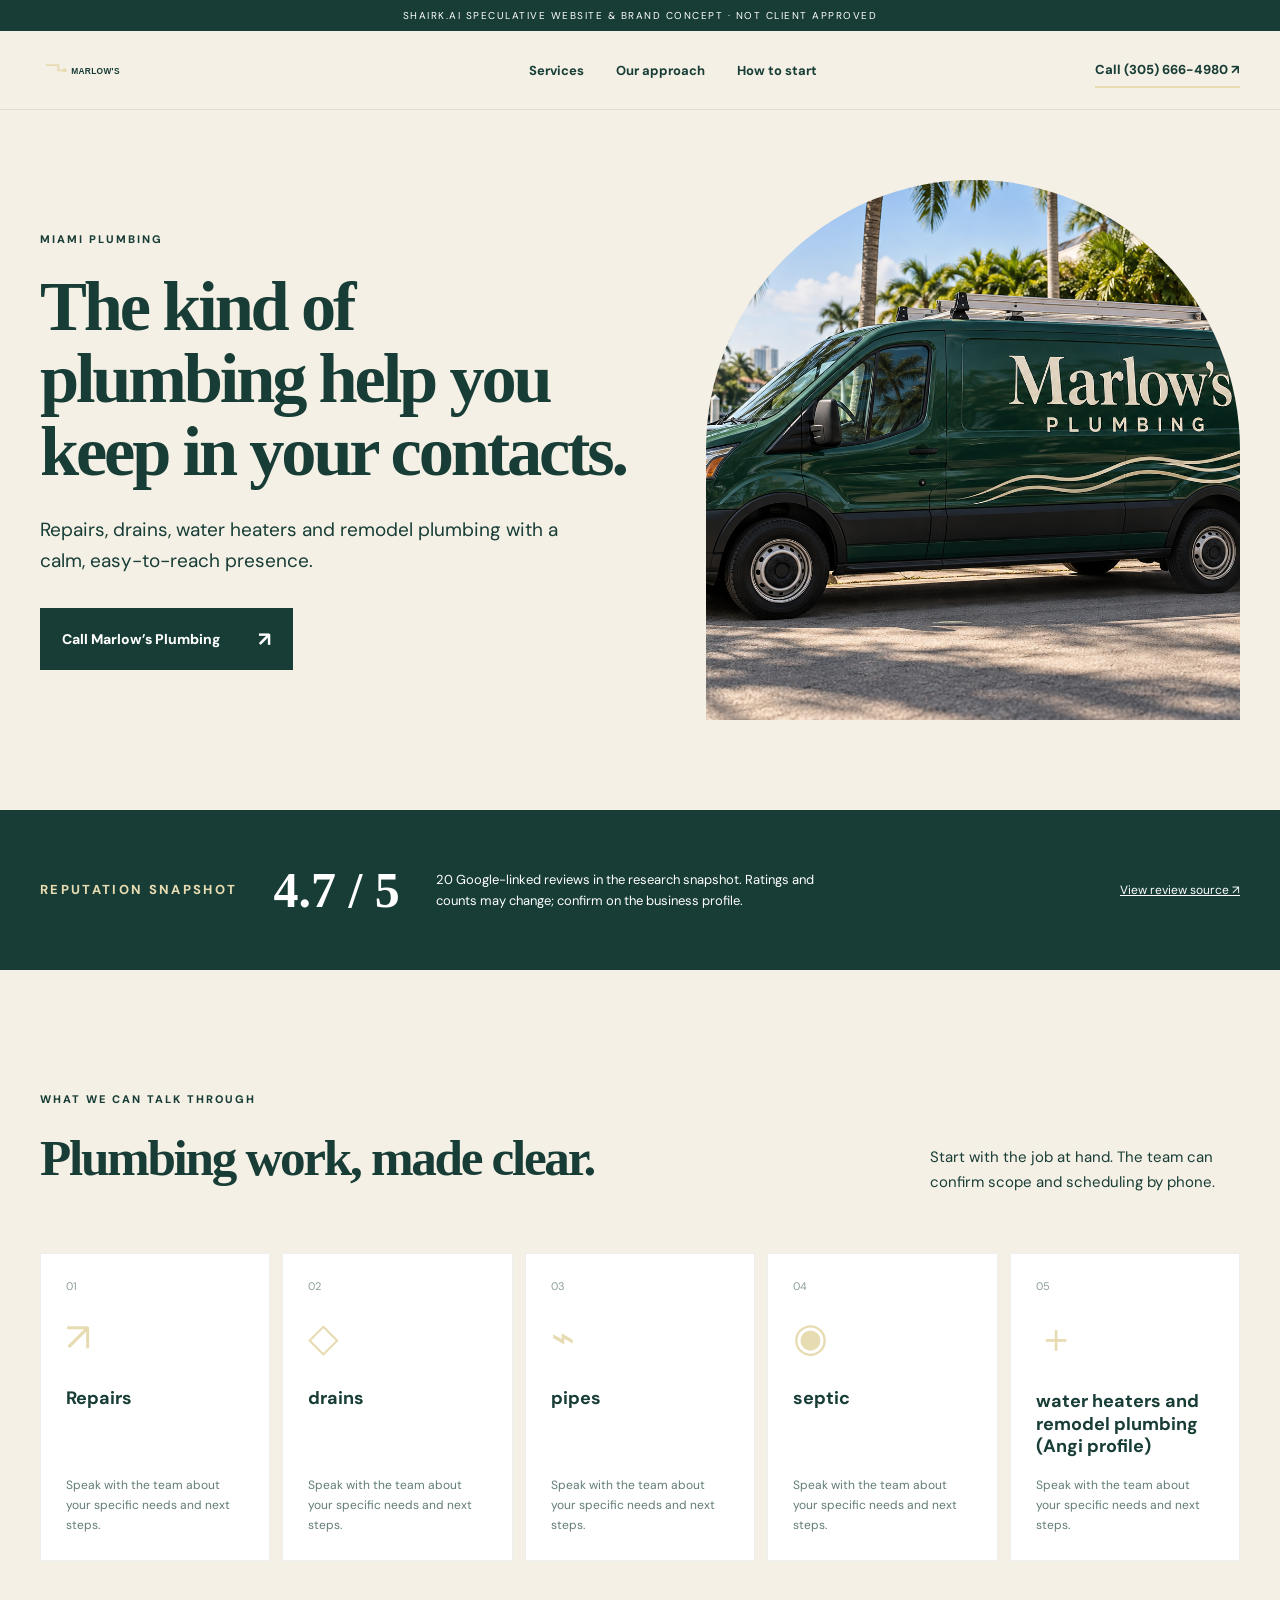
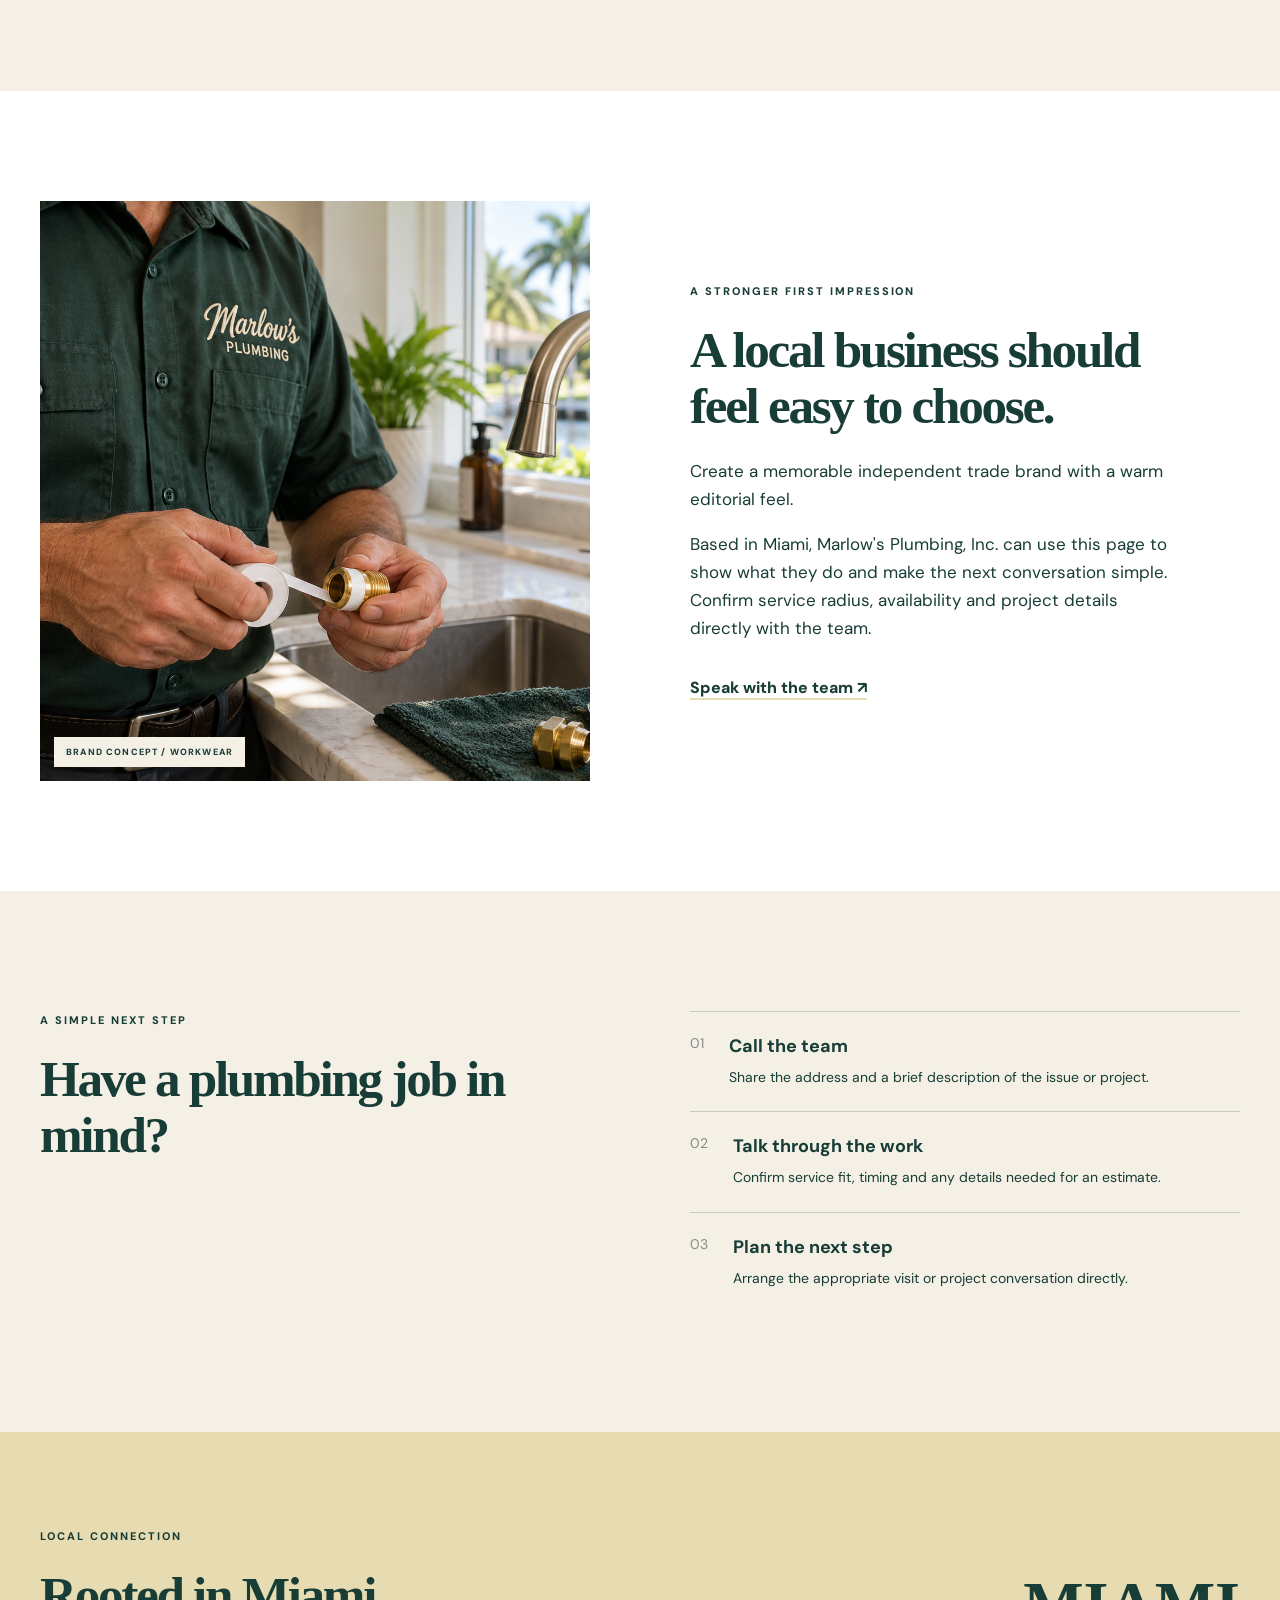
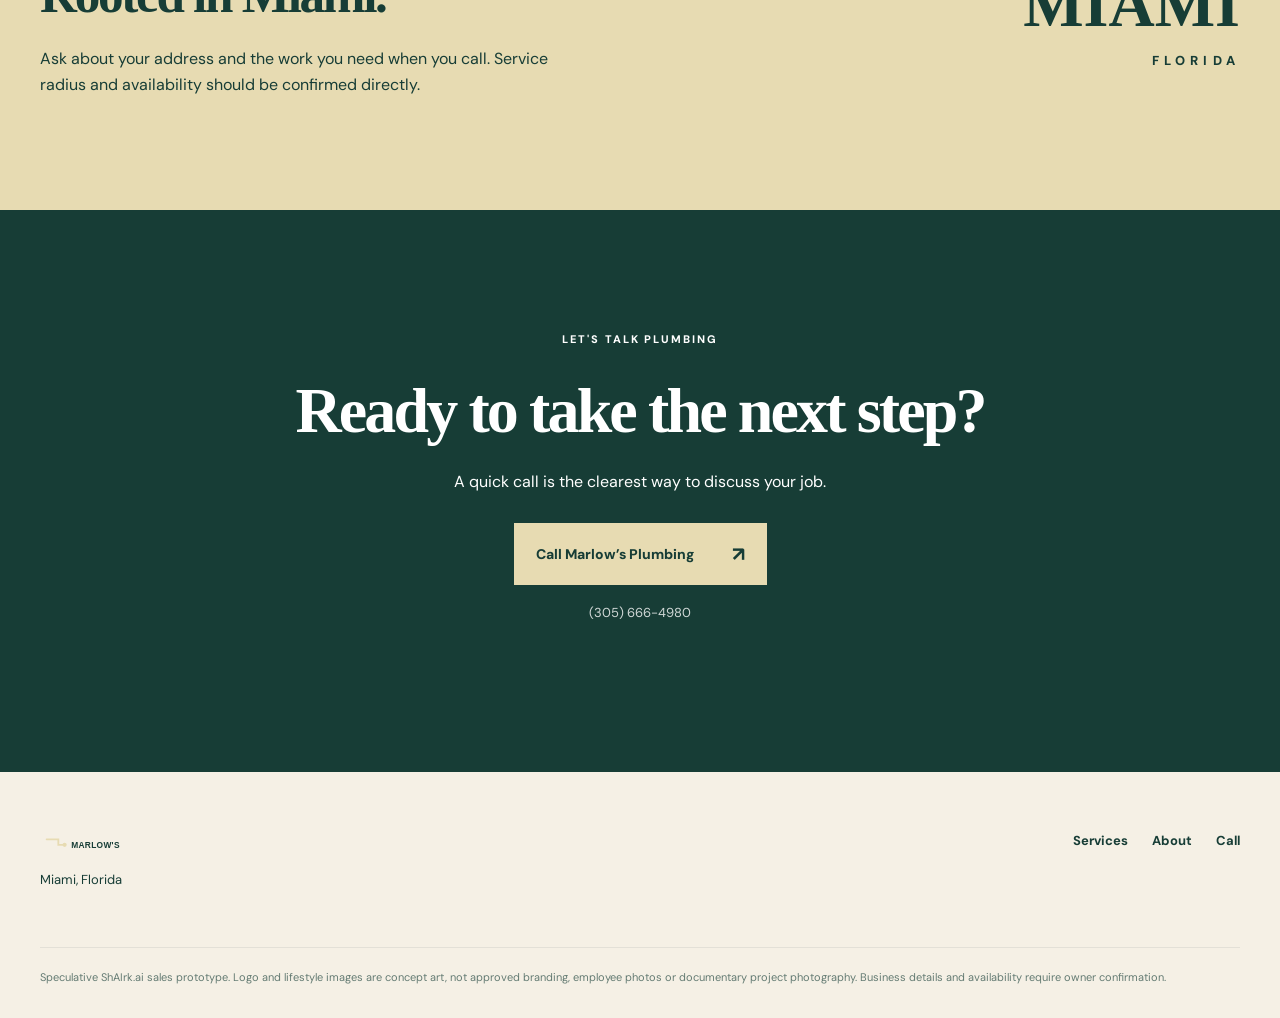
==== index.html @ 1031b039 "Build speculative landing page prototype" ====
<!doctype html><html lang="en"><head><meta charset="utf-8"><meta name="viewport" content="width=device-width,initial-scale=1"><meta name="theme-color" content="#173d36"><meta name="description" content="Concept landing page for Marlow&#x27;s Plumbing, Inc.: explore plumbing services and call (305) 666-4980."><title>Marlow&#x27;s Plumbing, Inc. | Plumbing in Miami</title><link rel="icon" href="assets/favicon.svg" type="image/svg+xml"><link rel="stylesheet" href="styles.css"></head>
    <body class="style-5"><div class="concept-ribbon">SHAIRK.AI SPECULATIVE WEBSITE & BRAND CONCEPT · NOT CLIENT APPROVED</div><header class="site-header"><div class="wrap nav"><a class="brand" href="#top" aria-label="Marlow&#x27;s Plumbing, Inc. home"><img src="assets/logo-concept-a.svg" alt="Marlow&#x27;s Plumbing, Inc. concept logo"></a><nav aria-label="Main navigation"><a href="#services">Services</a><a href="#about">Our approach</a><a href="#process">How to start</a></nav><a class="nav-call" href="tel:+13056664980">Call (305) 666-4980 ↗</a></div></header><main id="top"><section class="hero wrap"><div class="hero-copy"><p class="eyebrow">MIAMI PLUMBING</p><h1>The kind of plumbing help you keep in your contacts.</h1><p class="lead">Repairs, drains, water heaters and remodel plumbing with a calm, easy-to-reach presence.</p><a class="button" href="tel:+13056664980">Call Marlow’s Plumbing <span>↗</span></a></div><div class="hero-media rounded"><img src="assets/brand-vehicle.png" alt="Speculative branded service vehicle concept" loading="eager"></div></section><section class="review-band" aria-label="Reputation snapshot"><div class="wrap review-inner"><p class="eyebrow">REPUTATION SNAPSHOT</p><strong>4.7 / 5</strong><p>20 Google-linked reviews in the research snapshot. Ratings and counts may change; confirm on the business profile.</p><a href="https://brightpathcontractor.com/florida/miami/plumbers" target="_blank" rel="noopener noreferrer">View review source ↗</a></div></section><section class="services wrap" id="services"><div class="section-heading"><div><p class="eyebrow">WHAT WE CAN TALK THROUGH</p><h2>Plumbing work, made clear.</h2></div><p>Start with the job at hand. The team can confirm scope and scheduling by phone.</p></div><div class="service-grid"><article class="service-card"><span class="service-index">01</span><span class="service-symbol" aria-hidden="true">↗</span><h3>Repairs</h3><p>Speak with the team about your specific needs and next steps.</p></article><article class="service-card"><span class="service-index">02</span><span class="service-symbol" aria-hidden="true">◇</span><h3>drains</h3><p>Speak with the team about your specific needs and next steps.</p></article><article class="service-card"><span class="service-index">03</span><span class="service-symbol" aria-hidden="true">⌁</span><h3>pipes</h3><p>Speak with the team about your specific needs and next steps.</p></article><article class="service-card"><span class="service-index">04</span><span class="service-symbol" aria-hidden="true">◉</span><h3>septic</h3><p>Speak with the team about your specific needs and next steps.</p></article><article class="service-card"><span class="service-index">05</span><span class="service-symbol" aria-hidden="true">＋</span><h3>water heaters and remodel plumbing (Angi profile)</h3><p>Speak with the team about your specific needs and next steps.</p></article></div></section>
    <section class="story" id="about"><div class="wrap story-grid"><div class="story-media"><img src="assets/brand-workwear.png" alt="Speculative branded workwear concept" loading="lazy"><span class="caption">BRAND CONCEPT / WORKWEAR</span></div><div class="story-copy"><p class="eyebrow">A STRONGER FIRST IMPRESSION</p><h2>A local business should feel easy to choose.</h2><p>Create a memorable independent trade brand with a warm editorial feel.</p><p>Based in Miami, Marlow&#x27;s Plumbing, Inc. can use this page to show what they do and make the next conversation simple. Confirm service radius, availability and project details directly with the team.</p><a class="text-link" href="tel:+13056664980">Speak with the team ↗</a></div></div></section>
    <section class="process wrap" id="process"><div><p class="eyebrow">A SIMPLE NEXT STEP</p><h2>Have a plumbing job in mind?</h2></div><ol><li><span>01</span><div><strong>Call the team</strong><p>Share the address and a brief description of the issue or project.</p></div></li><li><span>02</span><div><strong>Talk through the work</strong><p>Confirm service fit, timing and any details needed for an estimate.</p></div></li><li><span>03</span><div><strong>Plan the next step</strong><p>Arrange the appropriate visit or project conversation directly.</p></div></li></ol></section><section class="area" id="area"><div class="wrap area-inner"><div><p class="eyebrow">LOCAL CONNECTION</p><h2>Rooted in Miami.</h2><p>Ask about your address and the work you need when you call. Service radius and availability should be confirmed directly.</p></div><div class="area-mark">MIAMI<span>FLORIDA</span></div></div></section><section class="final-cta"><div class="wrap"><p class="eyebrow">LET'S TALK PLUMBING</p><h2>Ready to take the next step?</h2><p>A quick call is the clearest way to discuss your job.</p><a class="button" href="tel:+13056664980">Call Marlow’s Plumbing <span>↗</span></a><p class="phone-print">(305) 666-4980</p></div></section></main><footer><div class="wrap footer-grid"><div><img src="assets/logo-concept-a.svg" alt="Marlow&#x27;s Plumbing, Inc. concept logo"><p>Miami, Florida</p></div><div><a href="#services">Services</a><a href="#about">About</a><a href="tel:+13056664980">Call</a></div></div><p class="disclaimer wrap">Speculative ShAIrk.ai sales prototype. Logo and lifestyle images are concept art, not approved branding, employee photos or documentary project photography. Business details and availability require owner confirmation.</p></footer><a class="mobile-call" href="tel:+13056664980">Call Marlow’s Plumbing ↗</a></body></html>
---- styles.css ----
@import url('https://fonts.googleapis.com/css2?family=DM+Sans:wght@400;500;600;700;800&family=Manrope:wght@400;500;600;700;800&display=swap');
    :root{--ink:#173d36;--accent:#e7dbb2;--paper:#f5f0e5;--font-head:Georgia;--font-body:'DM Sans',Arial,sans-serif}*{box-sizing:border-box}html{scroll-behavior:smooth}body{margin:0;color:var(--ink);background:var(--paper);font-family:var(--font-body)}a{color:inherit;text-decoration:none}img{display:block;max-width:100%}.wrap{width:min(1200px,calc(100% - 48px));margin:auto}.concept-ribbon{background:var(--ink);color:white;text-align:center;font-size:10px;letter-spacing:.15em;padding:9px 15px}.site-header{background:var(--paper);border-bottom:1px solid rgba(20,40,50,.1);position:sticky;top:0;z-index:20;backdrop-filter:blur(16px)}.nav{display:flex;align-items:center;justify-content:space-between;gap:28px;min-height:78px}.brand img{width:210px;max-height:52px}nav{display:flex;gap:32px;font-size:13px;font-weight:700}nav a:hover,.text-link:hover{text-decoration:underline}.nav-call{font-size:13px;font-weight:800;border-bottom:2px solid var(--accent);padding:8px 0;white-space:nowrap}.eyebrow{font-size:11px;letter-spacing:.18em;font-weight:800;text-transform:uppercase;margin:0 0 22px}h1,h2,h3,p{margin-top:0}h1,h2{font-family:var(--font-head);letter-spacing:-.045em}h1{font-size:clamp(48px,5.5vw,86px);line-height:1.03;margin:0 0 26px}h2{font-size:clamp(38px,4vw,60px);line-height:1.08;margin:0 0 24px}h3{font-size:21px;line-height:1.25}p{line-height:1.65}.hero{display:grid;grid-template-columns:1fr 1fr;gap:clamp(40px,6vw,90px);align-items:center;min-height:690px;padding-top:70px;padding-bottom:90px}.hero-copy{max-width:600px}.hero-copy .lead{font-size:19px;max-width:540px;margin-bottom:32px}.button{display:inline-flex;align-items:center;justify-content:space-between;gap:38px;background:var(--ink);color:white;font-weight:800;font-size:14px;padding:18px 22px;min-width:245px;transition:transform .2s,background .2s}.button:hover{transform:translateY(-3px);background:#263e50}.button span{font-size:20px}.hero-media{position:relative;min-width:0}.hero-media img{width:100%;height:540px;object-fit:cover}.caption{position:absolute;bottom:14px;left:14px;background:var(--paper);padding:9px 12px;font-size:9px;letter-spacing:.13em;font-weight:800}.rating{display:flex;gap:16px;align-items:center;margin-top:46px;padding-top:25px;border-top:1px solid rgba(30,40,40,.2)}.rating strong{font-size:30px;white-space:nowrap}.rating span{font-size:12px;line-height:1.4}.hero-stamp{position:absolute;right:-20px;bottom:-20px;background:var(--accent);width:140px;height:140px;border-radius:50%;display:grid;place-content:center;text-align:center;font-size:15px;font-weight:800;transform:rotate(10deg)}.review-band{background:var(--ink);color:white}.review-inner{display:flex;align-items:center;gap:36px;min-height:160px}.review-inner .eyebrow{margin:0;min-width:160px;color:var(--accent)}.review-inner strong{font-size:50px;font-family:var(--font-head);white-space:nowrap}.review-inner p{font-size:13px;max-width:390px;margin:0}.review-inner a{font-size:12px;text-decoration:underline;margin-left:auto;white-space:nowrap}.services{padding-top:120px;padding-bottom:130px}.section-heading{display:flex;justify-content:space-between;align-items:end;gap:40px;margin-bottom:44px}.section-heading>p{max-width:310px;font-size:15px}.service-grid{display:grid;grid-template-columns:repeat(5,1fr);gap:12px}.service-card{background:white;min-height:265px;padding:25px;display:flex;flex-direction:column;border:1px solid rgba(20,40,50,.08)}.service-index{font-size:11px;opacity:.5}.service-symbol{font-size:40px;color:var(--accent);margin:18px 0 24px}.service-card h3{font-size:18px;flex:1}.service-card p{font-size:12px;margin:0;opacity:.68}.story{background:white;padding:110px 0}.story-grid{display:grid;grid-template-columns:1fr 1fr;align-items:center;gap:100px}.story-media{position:relative}.story-media img{width:100%;height:580px;object-fit:cover}.story-copy{max-width:480px}.story-copy p:not(.eyebrow){font-size:17px}.text-link{display:inline-block;border-bottom:2px solid var(--accent);font-weight:800;margin-top:18px}.process{display:grid;grid-template-columns:1fr 1fr;gap:100px;padding-top:120px;padding-bottom:120px}.process ol{padding:0;margin:0;list-style:none}.process li{display:flex;gap:25px;padding:22px 0;border-top:1px solid rgba(20,40,50,.2)}.process li span{color:#8b8b8b;font-size:14px}.process li strong{font-size:18px}.process li p{font-size:14px;margin:8px 0 0}.area{background:var(--accent);padding:95px 0}.area-inner{display:flex;justify-content:space-between;align-items:center;gap:50px}.area-inner>div:first-child{max-width:540px}.area-mark{font-family:var(--font-head);font-size:clamp(35px,5vw,78px);font-weight:bold;line-height:1;text-align:right}.area-mark span{display:block;font:800 13px var(--font-body);letter-spacing:.4em;margin-top:15px}.final-cta{background:var(--ink);color:white;text-align:center;padding:120px 0}.final-cta h2{font-size:clamp(45px,5vw,75px)}.final-cta p{margin-bottom:28px}.final-cta .button{background:var(--accent);color:var(--ink)}.phone-print{font-size:13px;margin-top:17px;opacity:.8}footer{background:var(--paper);padding:60px 0 32px}.footer-grid{display:flex;justify-content:space-between;align-items:start}.footer-grid img{width:210px}.footer-grid p{font-size:13px;margin:12px 0}.footer-grid>div:last-child{display:flex;gap:24px;font-size:13px;font-weight:700}.disclaimer{border-top:1px solid rgba(20,40,50,.12);padding-top:20px;margin-top:45px;font-size:11px;opacity:.65}.mobile-call{display:none}
    .style-0 .hero-media img,.style-5 .hero-media img{border-radius:48% 48% 4px 4px}.style-1{background:#eaf6f5}.style-1 .hero{grid-template-columns:1.08fr .92fr}.style-1 .hero-media img{border-radius:4px 120px 4px 4px}.style-2 .hero{grid-template-columns:1.15fr .85fr}.style-2 .hero-media img{height:600px;clip-path:polygon(0 0,100% 0,100% 90%,8% 100%)}.style-3 .hero{background:var(--ink);color:white;width:100%;padding-left:max(24px,calc((100vw - 1200px)/2));padding-right:max(24px,calc((100vw - 1200px)/2))}.style-3 .hero .button{background:var(--accent);color:var(--ink)}.style-3 .hero-media img{border:14px solid white;transform:rotate(2deg)}.style-4 .hero-media img{border-radius:220px 220px 0 0}.style-4 .hero{grid-template-columns:.9fr 1.1fr}.style-5 .hero{grid-template-columns:1.05fr .95fr}.style-5 .hero-media img{border-radius:50% 50% 0 0}.style-6 .hero-media img{border-radius:50% 50% 8px 8px}.style-6 .services{background:var(--ink);color:white;width:100%;padding-left:max(24px,calc((100vw - 1200px)/2));padding-right:max(24px,calc((100vw - 1200px)/2))}.style-6 .service-card{color:var(--ink)}.style-7 .hero{grid-template-columns:1fr 1.1fr}.style-7 .hero-media img{border-radius:14px;box-shadow:20px 20px 0 var(--accent)}.style-8 .hero{background:var(--accent);width:100%;padding-left:max(24px,calc((100vw - 1200px)/2));padding-right:max(24px,calc((100vw - 1200px)/2))}.style-8 .hero-media img{border-radius:50%}.style-9 .hero-media img{border-radius:180px 180px 18px 18px}.style-9 .hero{grid-template-columns:1fr .85fr}.alternate .story-grid{direction:rtl}.alternate .story-grid>*{direction:ltr}.process-alt{grid-template-columns:.8fr 1.2fr}.process-alt li{background:white;margin-bottom:8px;padding:24px;border:0}
    @media(max-width:950px){nav{display:none}.service-grid{grid-template-columns:repeat(3,1fr)}.story-grid{gap:50px}.review-inner{flex-wrap:wrap;padding:28px 0;gap:16px}.review-inner a{margin-left:0}}
    @media(max-width:700px){.wrap{width:min(100% - 32px,560px)}.concept-ribbon{font-size:8px}.nav{min-height:68px}.brand img{width:150px}.nav-call{display:none}.hero,.style-1 .hero,.style-2 .hero,.style-3 .hero,.style-4 .hero,.style-5 .hero,.style-7 .hero,.style-8 .hero,.style-9 .hero{display:flex;flex-direction:column;align-items:stretch;gap:34px;min-height:0;padding-top:45px;padding-bottom:55px}.hero .hero-media{order:2}.hero .hero-copy{order:1}.hero-media img,.style-2 .hero-media img{height:350px}h1{font-size:clamp(42px,11vw,66px)}h2{font-size:38px}.hero-copy .lead{font-size:16px}.rating{margin-top:30px}.review-inner{display:grid;grid-template-columns:1fr 1fr}.review-inner .eyebrow{grid-column:span 2}.review-inner strong{font-size:40px}.review-inner p{font-size:11px}.review-inner a{grid-column:span 2}.services{padding-top:75px;padding-bottom:80px}.section-heading{display:block}.service-grid{grid-template-columns:1fr 1fr}.service-card{min-height:220px;padding:18px}.service-card h3{font-size:16px}.service-card p{font-size:11px}.story{padding:75px 0}.story-grid,.process{display:flex;flex-direction:column;gap:35px}.story-media img{height:360px}.process{padding-top:80px;padding-bottom:80px}.process ol{width:100%}.area{padding:65px 0}.area-inner{display:block}.area-mark{text-align:left;margin-top:40px}.final-cta{padding:85px 0}.footer-grid{display:block}.footer-grid>div:last-child{margin-top:25px}.mobile-call{display:block;position:fixed;bottom:0;left:0;width:100%;padding:17px;text-align:center;background:var(--accent);color:var(--ink);font-size:14px;font-weight:800;z-index:30;box-shadow:0 -4px 24px #0002}footer{padding-bottom:100px}}
    @media(max-width:420px){.service-grid{grid-template-columns:1fr}.service-card{min-height:170px}.hero-media img{height:290px}.hero-stamp{width:100px;height:100px;font-size:11px;right:0}}
    @media(prefers-reduced-motion:reduce){html{scroll-behavior:auto}.button{transition:none}}
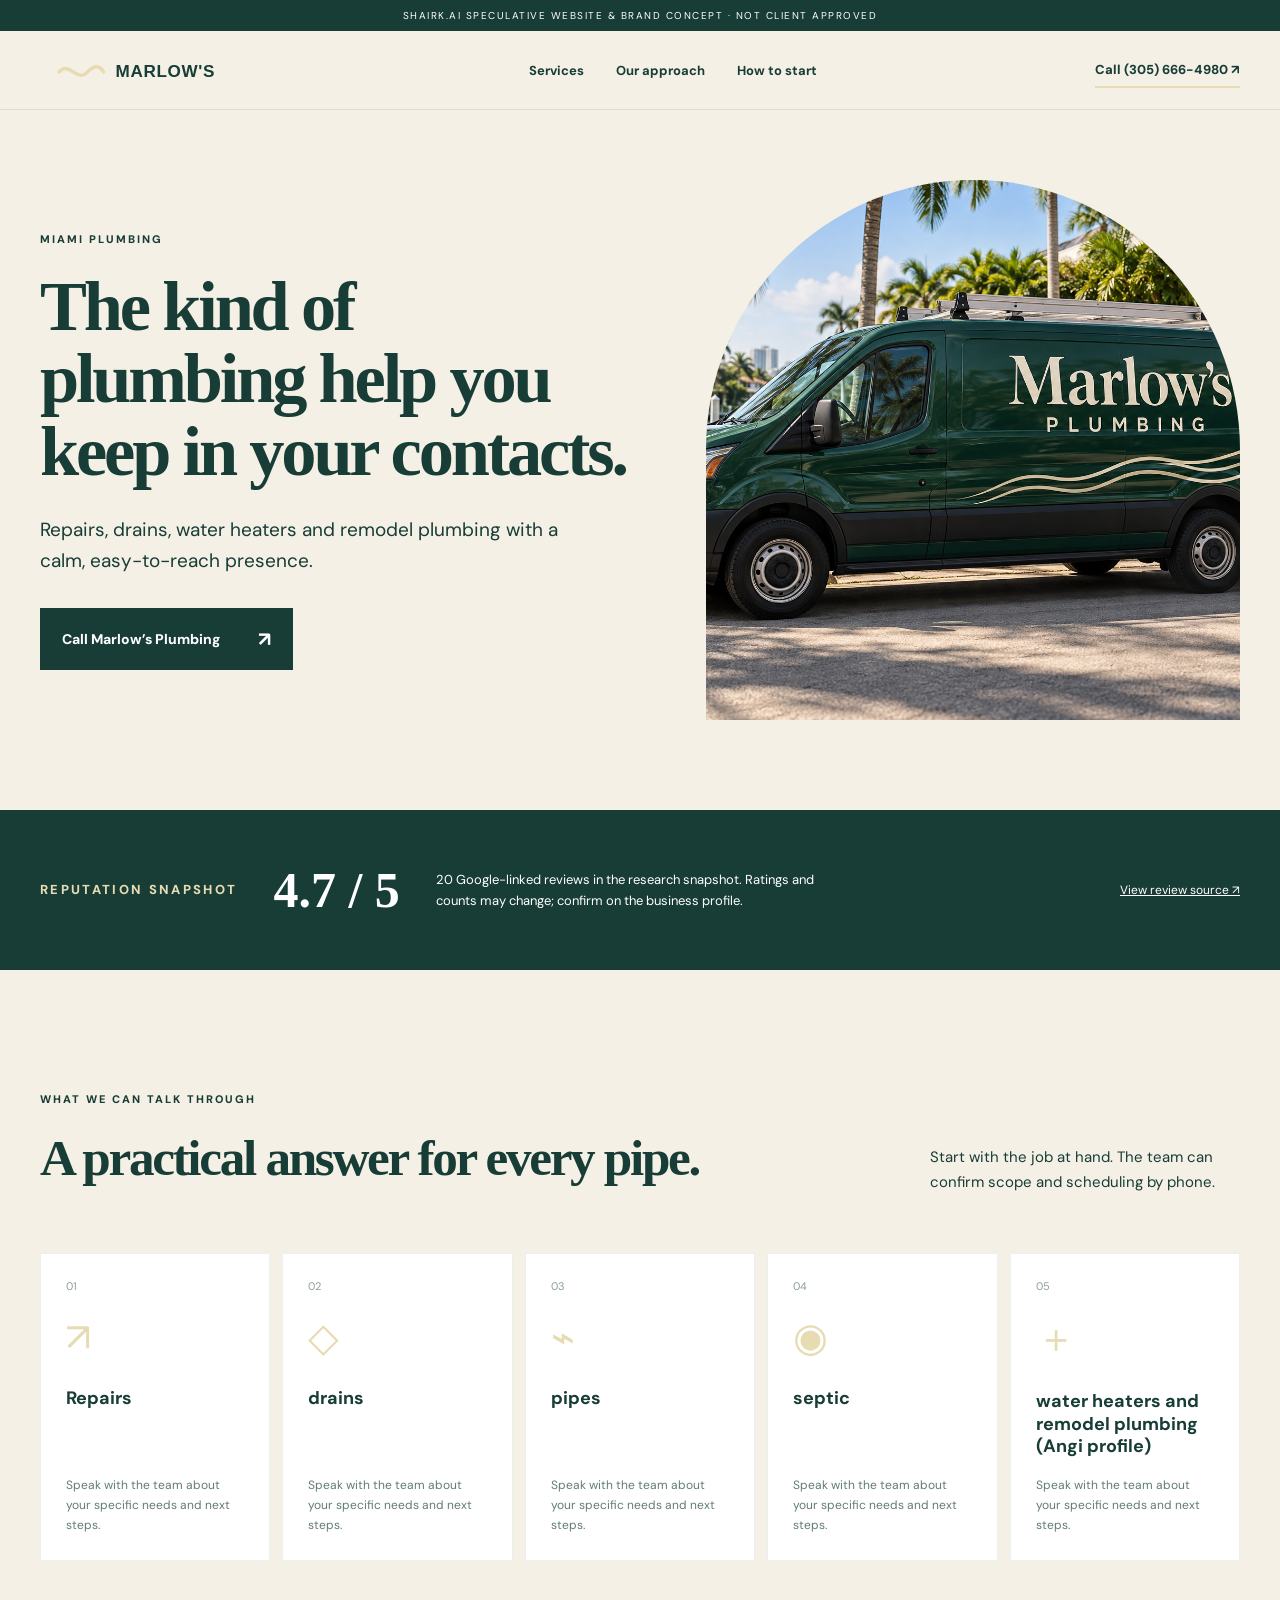
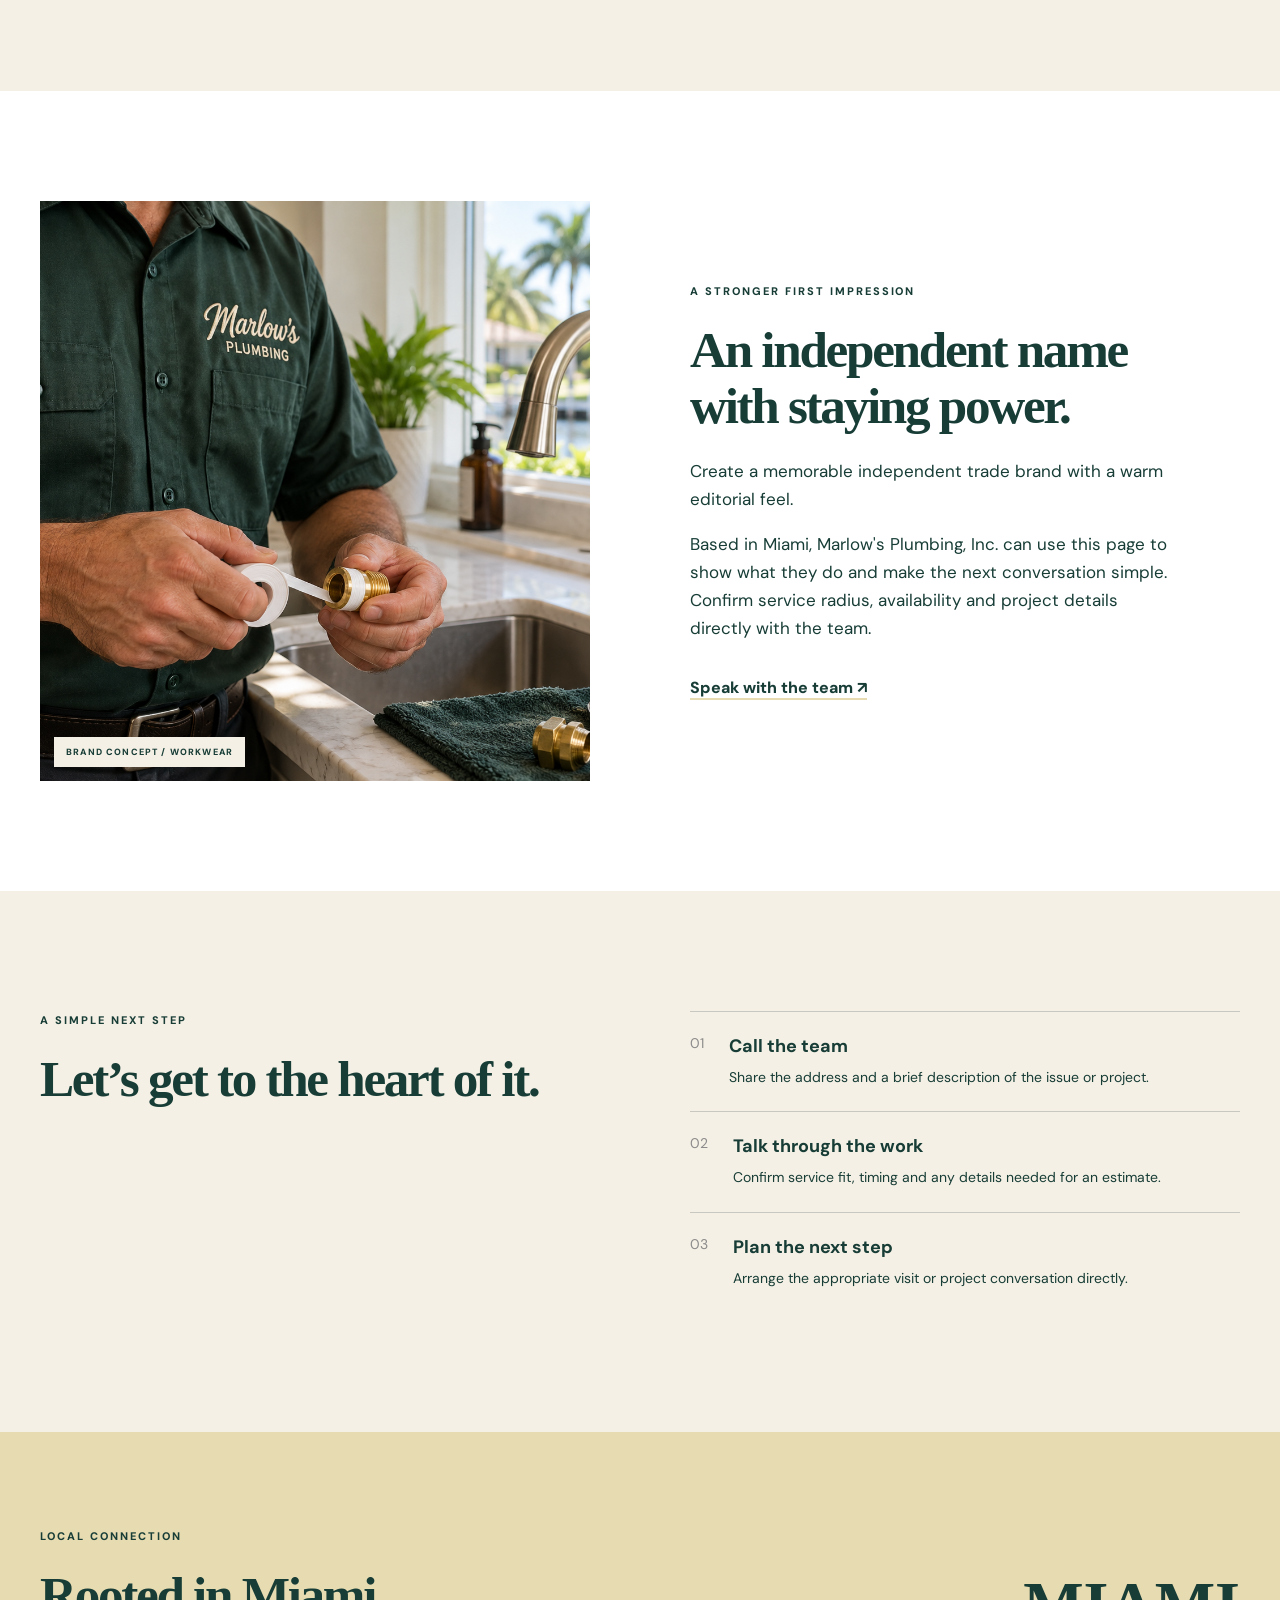
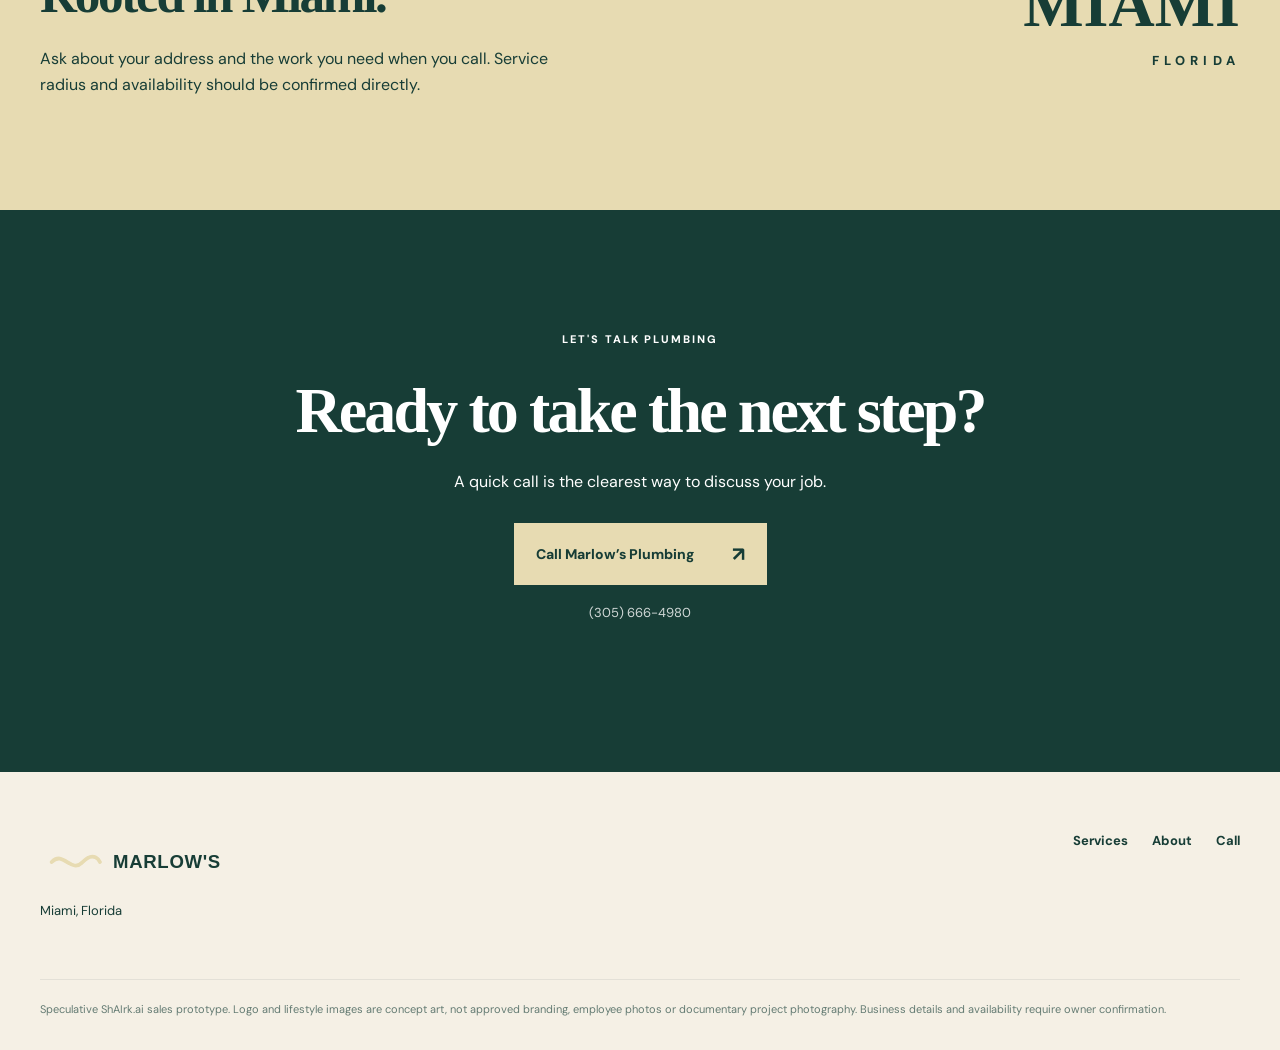
==== commit 9115ab28: "Polish brand directions and add logo review" ====
--- a/index.html
+++ b/index.html
@@ -1,4 +1,4 @@
 <!doctype html><html lang="en"><head><meta charset="utf-8"><meta name="viewport" content="width=device-width,initial-scale=1"><meta name="theme-color" content="#173d36"><meta name="description" content="Concept landing page for Marlow&#x27;s Plumbing, Inc.: explore plumbing services and call (305) 666-4980."><title>Marlow&#x27;s Plumbing, Inc. | Plumbing in Miami</title><link rel="icon" href="assets/favicon.svg" type="image/svg+xml"><link rel="stylesheet" href="styles.css"></head>
-    <body class="style-5"><div class="concept-ribbon">SHAIRK.AI SPECULATIVE WEBSITE & BRAND CONCEPT · NOT CLIENT APPROVED</div><header class="site-header"><div class="wrap nav"><a class="brand" href="#top" aria-label="Marlow&#x27;s Plumbing, Inc. home"><img src="assets/logo-concept-a.svg" alt="Marlow&#x27;s Plumbing, Inc. concept logo"></a><nav aria-label="Main navigation"><a href="#services">Services</a><a href="#about">Our approach</a><a href="#process">How to start</a></nav><a class="nav-call" href="tel:+13056664980">Call (305) 666-4980 ↗</a></div></header><main id="top"><section class="hero wrap"><div class="hero-copy"><p class="eyebrow">MIAMI PLUMBING</p><h1>The kind of plumbing help you keep in your contacts.</h1><p class="lead">Repairs, drains, water heaters and remodel plumbing with a calm, easy-to-reach presence.</p><a class="button" href="tel:+13056664980">Call Marlow’s Plumbing <span>↗</span></a></div><div class="hero-media rounded"><img src="assets/brand-vehicle.png" alt="Speculative branded service vehicle concept" loading="eager"></div></section><section class="review-band" aria-label="Reputation snapshot"><div class="wrap review-inner"><p class="eyebrow">REPUTATION SNAPSHOT</p><strong>4.7 / 5</strong><p>20 Google-linked reviews in the research snapshot. Ratings and counts may change; confirm on the business profile.</p><a href="https://brightpathcontractor.com/florida/miami/plumbers" target="_blank" rel="noopener noreferrer">View review source ↗</a></div></section><section class="services wrap" id="services"><div class="section-heading"><div><p class="eyebrow">WHAT WE CAN TALK THROUGH</p><h2>Plumbing work, made clear.</h2></div><p>Start with the job at hand. The team can confirm scope and scheduling by phone.</p></div><div class="service-grid"><article class="service-card"><span class="service-index">01</span><span class="service-symbol" aria-hidden="true">↗</span><h3>Repairs</h3><p>Speak with the team about your specific needs and next steps.</p></article><article class="service-card"><span class="service-index">02</span><span class="service-symbol" aria-hidden="true">◇</span><h3>drains</h3><p>Speak with the team about your specific needs and next steps.</p></article><article class="service-card"><span class="service-index">03</span><span class="service-symbol" aria-hidden="true">⌁</span><h3>pipes</h3><p>Speak with the team about your specific needs and next steps.</p></article><article class="service-card"><span class="service-index">04</span><span class="service-symbol" aria-hidden="true">◉</span><h3>septic</h3><p>Speak with the team about your specific needs and next steps.</p></article><article class="service-card"><span class="service-index">05</span><span class="service-symbol" aria-hidden="true">＋</span><h3>water heaters and remodel plumbing (Angi profile)</h3><p>Speak with the team about your specific needs and next steps.</p></article></div></section>
-    <section class="story" id="about"><div class="wrap story-grid"><div class="story-media"><img src="assets/brand-workwear.png" alt="Speculative branded workwear concept" loading="lazy"><span class="caption">BRAND CONCEPT / WORKWEAR</span></div><div class="story-copy"><p class="eyebrow">A STRONGER FIRST IMPRESSION</p><h2>A local business should feel easy to choose.</h2><p>Create a memorable independent trade brand with a warm editorial feel.</p><p>Based in Miami, Marlow&#x27;s Plumbing, Inc. can use this page to show what they do and make the next conversation simple. Confirm service radius, availability and project details directly with the team.</p><a class="text-link" href="tel:+13056664980">Speak with the team ↗</a></div></div></section>
-    <section class="process wrap" id="process"><div><p class="eyebrow">A SIMPLE NEXT STEP</p><h2>Have a plumbing job in mind?</h2></div><ol><li><span>01</span><div><strong>Call the team</strong><p>Share the address and a brief description of the issue or project.</p></div></li><li><span>02</span><div><strong>Talk through the work</strong><p>Confirm service fit, timing and any details needed for an estimate.</p></div></li><li><span>03</span><div><strong>Plan the next step</strong><p>Arrange the appropriate visit or project conversation directly.</p></div></li></ol></section><section class="area" id="area"><div class="wrap area-inner"><div><p class="eyebrow">LOCAL CONNECTION</p><h2>Rooted in Miami.</h2><p>Ask about your address and the work you need when you call. Service radius and availability should be confirmed directly.</p></div><div class="area-mark">MIAMI<span>FLORIDA</span></div></div></section><section class="final-cta"><div class="wrap"><p class="eyebrow">LET'S TALK PLUMBING</p><h2>Ready to take the next step?</h2><p>A quick call is the clearest way to discuss your job.</p><a class="button" href="tel:+13056664980">Call Marlow’s Plumbing <span>↗</span></a><p class="phone-print">(305) 666-4980</p></div></section></main><footer><div class="wrap footer-grid"><div><img src="assets/logo-concept-a.svg" alt="Marlow&#x27;s Plumbing, Inc. concept logo"><p>Miami, Florida</p></div><div><a href="#services">Services</a><a href="#about">About</a><a href="tel:+13056664980">Call</a></div></div><p class="disclaimer wrap">Speculative ShAIrk.ai sales prototype. Logo and lifestyle images are concept art, not approved branding, employee photos or documentary project photography. Business details and availability require owner confirmation.</p></footer><a class="mobile-call" href="tel:+13056664980">Call Marlow’s Plumbing ↗</a></body></html>+    <body class="style-5"><div class="concept-ribbon">SHAIRK.AI SPECULATIVE WEBSITE & BRAND CONCEPT · NOT CLIENT APPROVED</div><header class="site-header"><div class="wrap nav"><a class="brand" href="#top" aria-label="Marlow&#x27;s Plumbing, Inc. home"><img src="assets/logo-concept-a.svg" alt="Marlow&#x27;s Plumbing, Inc. concept logo"></a><nav aria-label="Main navigation"><a href="#services">Services</a><a href="#about">Our approach</a><a href="#process">How to start</a></nav><a class="nav-call" href="tel:+13056664980">Call (305) 666-4980 ↗</a></div></header><main id="top"><section class="hero wrap"><div class="hero-copy"><p class="eyebrow">MIAMI PLUMBING</p><h1>The kind of plumbing help you keep in your contacts.</h1><p class="lead">Repairs, drains, water heaters and remodel plumbing with a calm, easy-to-reach presence.</p><a class="button" href="tel:+13056664980">Call Marlow’s Plumbing <span>↗</span></a></div><div class="hero-media rounded"><img src="assets/brand-vehicle.png" alt="Speculative branded service vehicle concept" loading="eager"></div></section><section class="review-band" aria-label="Reputation snapshot"><div class="wrap review-inner"><p class="eyebrow">REPUTATION SNAPSHOT</p><strong>4.7 / 5</strong><p>20 Google-linked reviews in the research snapshot. Ratings and counts may change; confirm on the business profile.</p><a href="https://brightpathcontractor.com/florida/miami/plumbers" target="_blank" rel="noopener noreferrer">View review source ↗</a></div></section><section class="services wrap" id="services"><div class="section-heading"><div><p class="eyebrow">WHAT WE CAN TALK THROUGH</p><h2>A practical answer for every pipe.</h2></div><p>Start with the job at hand. The team can confirm scope and scheduling by phone.</p></div><div class="service-grid"><article class="service-card"><span class="service-index">01</span><span class="service-symbol" aria-hidden="true">↗</span><h3>Repairs</h3><p>Speak with the team about your specific needs and next steps.</p></article><article class="service-card"><span class="service-index">02</span><span class="service-symbol" aria-hidden="true">◇</span><h3>drains</h3><p>Speak with the team about your specific needs and next steps.</p></article><article class="service-card"><span class="service-index">03</span><span class="service-symbol" aria-hidden="true">⌁</span><h3>pipes</h3><p>Speak with the team about your specific needs and next steps.</p></article><article class="service-card"><span class="service-index">04</span><span class="service-symbol" aria-hidden="true">◉</span><h3>septic</h3><p>Speak with the team about your specific needs and next steps.</p></article><article class="service-card"><span class="service-index">05</span><span class="service-symbol" aria-hidden="true">＋</span><h3>water heaters and remodel plumbing (Angi profile)</h3><p>Speak with the team about your specific needs and next steps.</p></article></div></section>
+    <section class="story" id="about"><div class="wrap story-grid"><div class="story-media"><img src="assets/brand-workwear.png" alt="Speculative branded workwear concept" loading="lazy"><span class="caption">BRAND CONCEPT / WORKWEAR</span></div><div class="story-copy"><p class="eyebrow">A STRONGER FIRST IMPRESSION</p><h2>An independent name with staying power.</h2><p>Create a memorable independent trade brand with a warm editorial feel.</p><p>Based in Miami, Marlow&#x27;s Plumbing, Inc. can use this page to show what they do and make the next conversation simple. Confirm service radius, availability and project details directly with the team.</p><a class="text-link" href="tel:+13056664980">Speak with the team ↗</a></div></div></section>
+    <section class="process wrap" id="process"><div><p class="eyebrow">A SIMPLE NEXT STEP</p><h2>Let’s get to the heart of it.</h2></div><ol><li><span>01</span><div><strong>Call the team</strong><p>Share the address and a brief description of the issue or project.</p></div></li><li><span>02</span><div><strong>Talk through the work</strong><p>Confirm service fit, timing and any details needed for an estimate.</p></div></li><li><span>03</span><div><strong>Plan the next step</strong><p>Arrange the appropriate visit or project conversation directly.</p></div></li></ol></section><section class="area" id="area"><div class="wrap area-inner"><div><p class="eyebrow">LOCAL CONNECTION</p><h2>Rooted in Miami.</h2><p>Ask about your address and the work you need when you call. Service radius and availability should be confirmed directly.</p></div><div class="area-mark">MIAMI<span>FLORIDA</span></div></div></section><section class="final-cta"><div class="wrap"><p class="eyebrow">LET'S TALK PLUMBING</p><h2>Ready to take the next step?</h2><p>A quick call is the clearest way to discuss your job.</p><a class="button" href="tel:+13056664980">Call Marlow’s Plumbing <span>↗</span></a><p class="phone-print">(305) 666-4980</p></div></section></main><footer><div class="wrap footer-grid"><div><img src="assets/logo-concept-a.svg" alt="Marlow&#x27;s Plumbing, Inc. concept logo"><p>Miami, Florida</p></div><div><a href="#services">Services</a><a href="#about">About</a><a href="tel:+13056664980">Call</a></div></div><p class="disclaimer wrap">Speculative ShAIrk.ai sales prototype. Logo and lifestyle images are concept art, not approved branding, employee photos or documentary project photography. Business details and availability require owner confirmation.</p></footer><a class="mobile-call" href="tel:+13056664980">Call Marlow’s Plumbing ↗</a></body></html>
